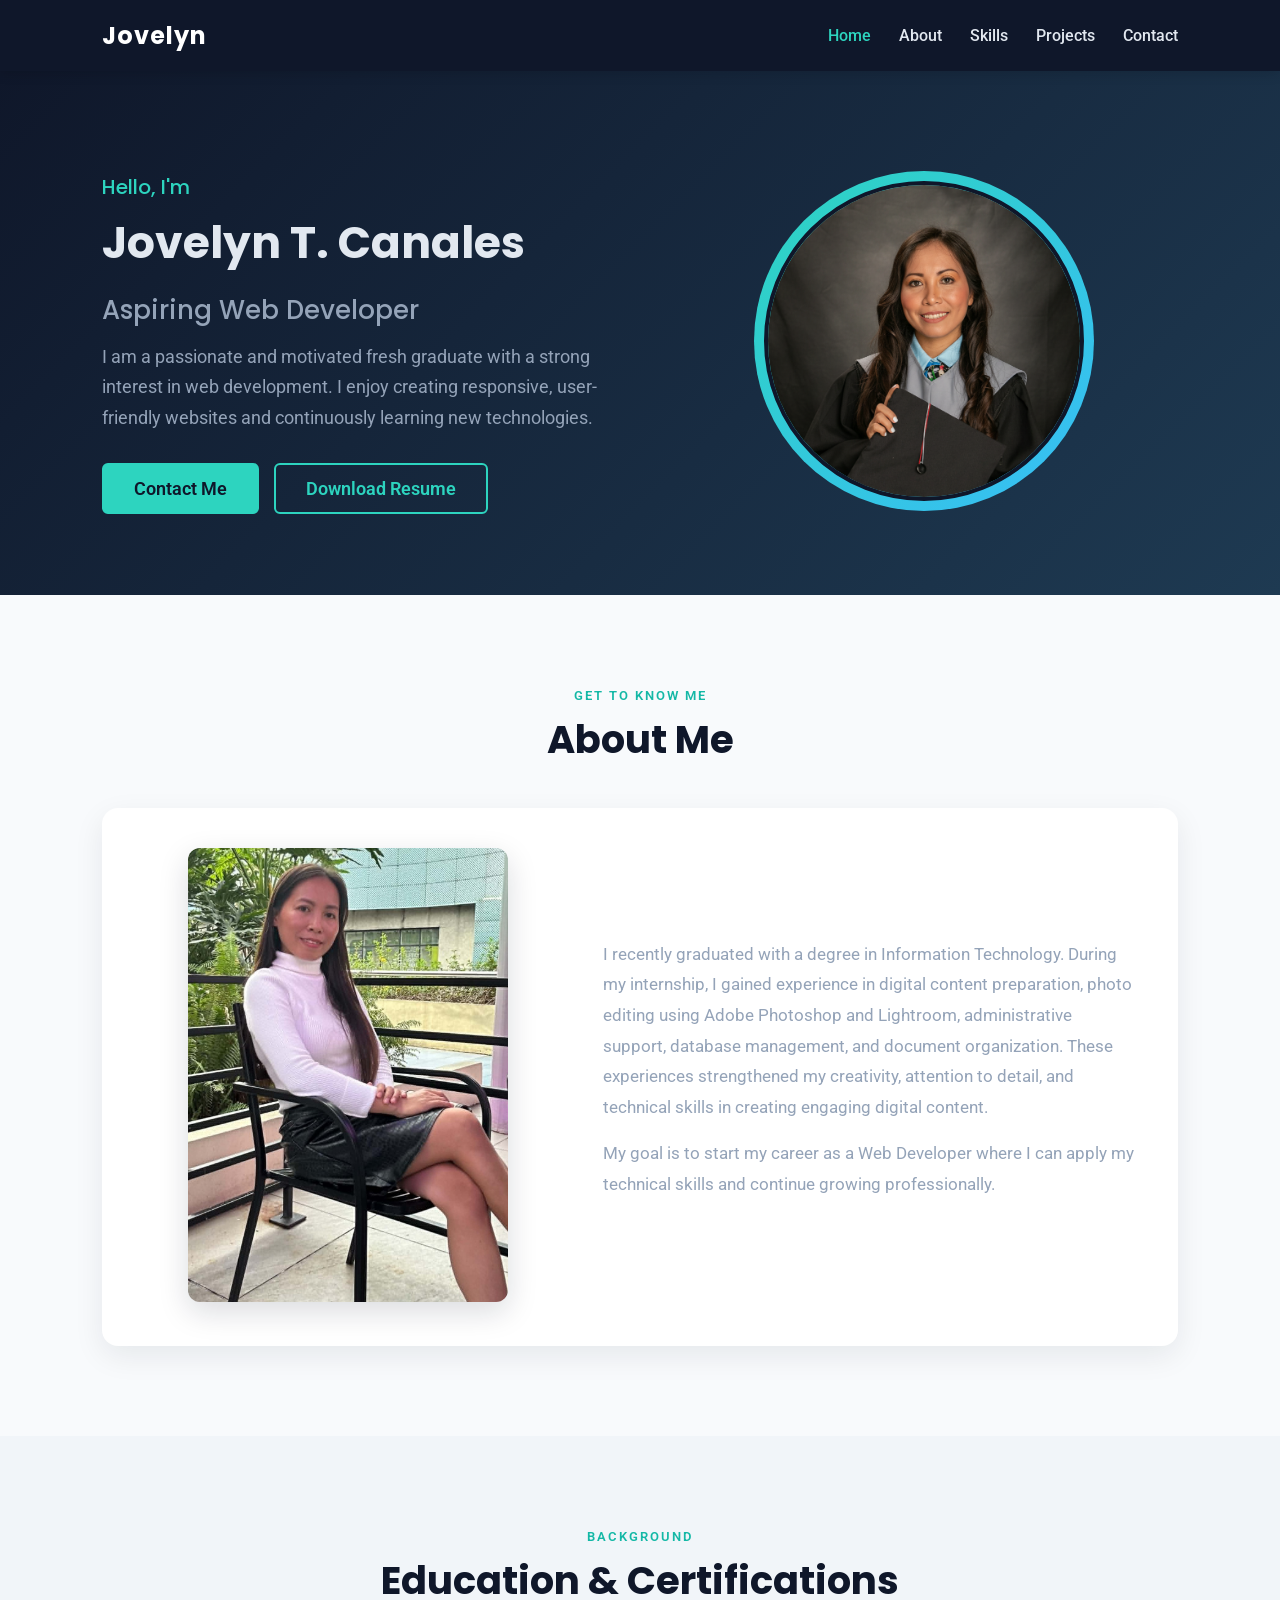
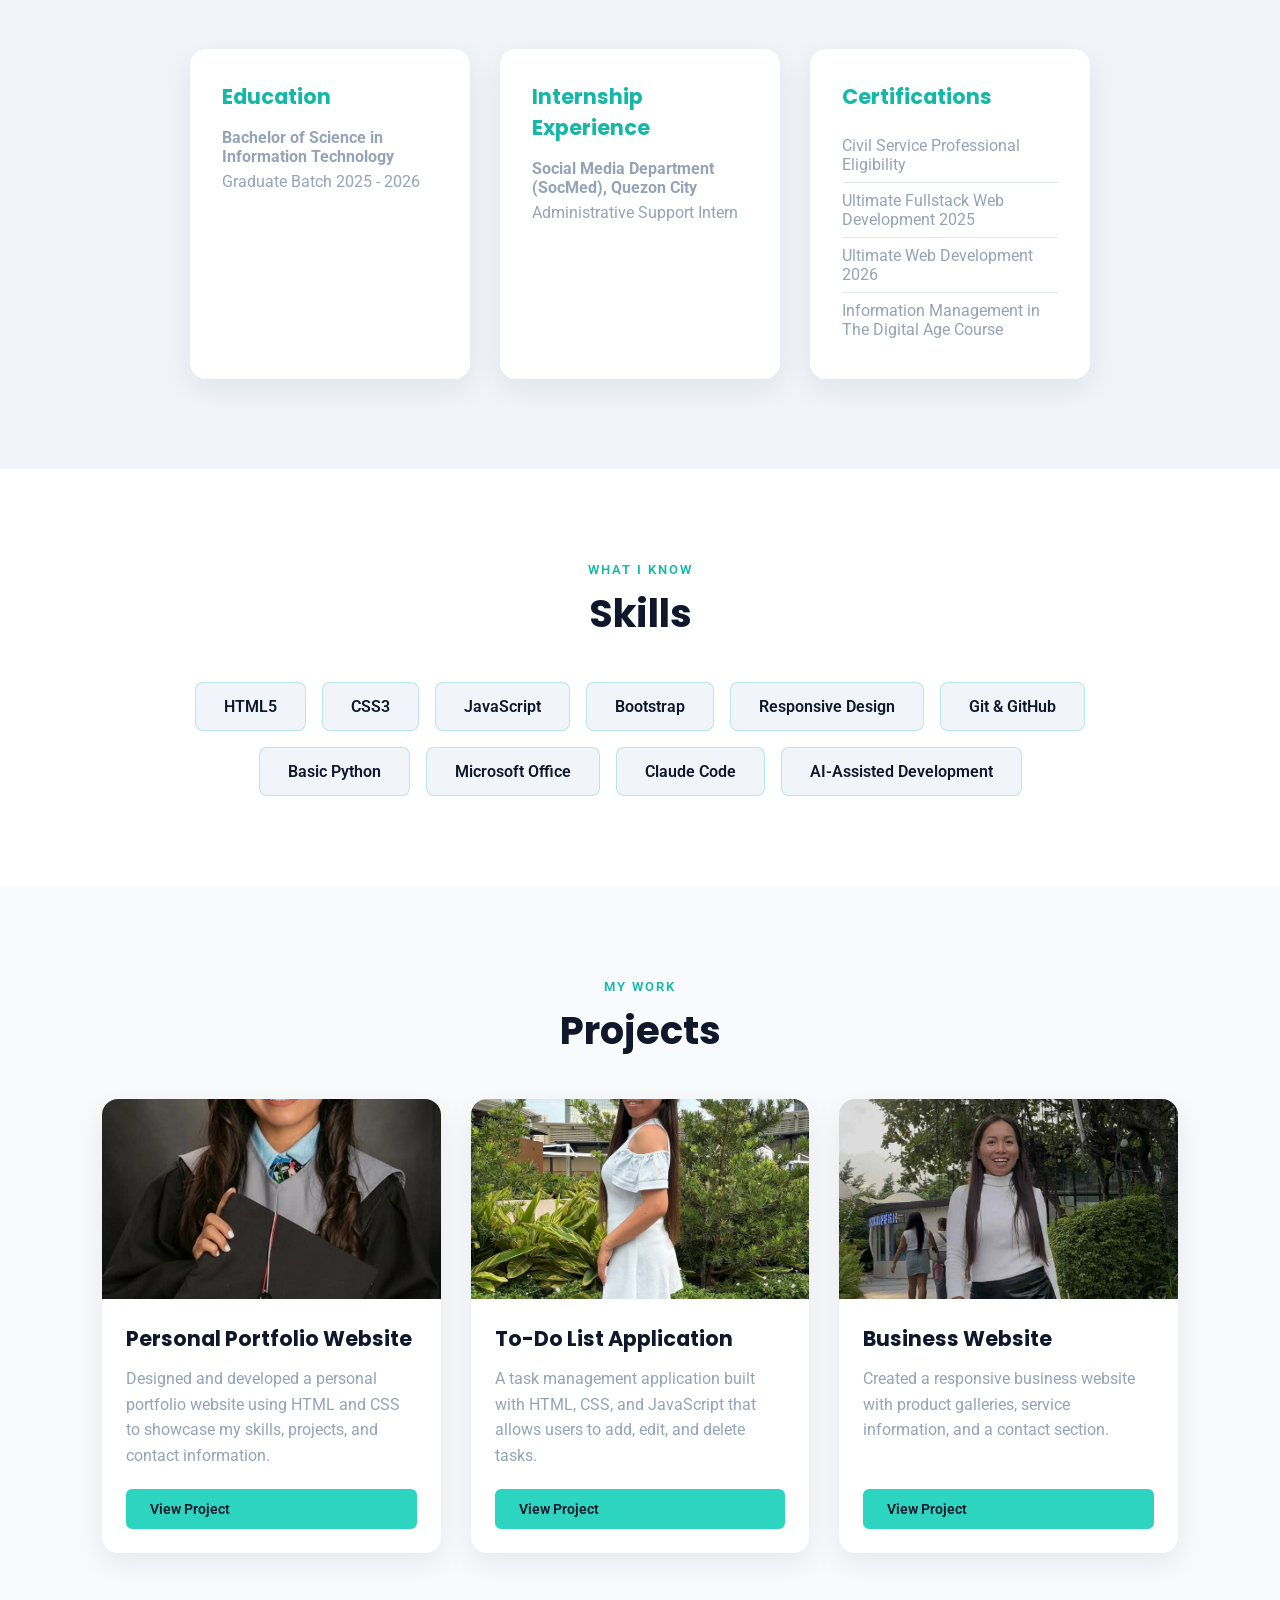
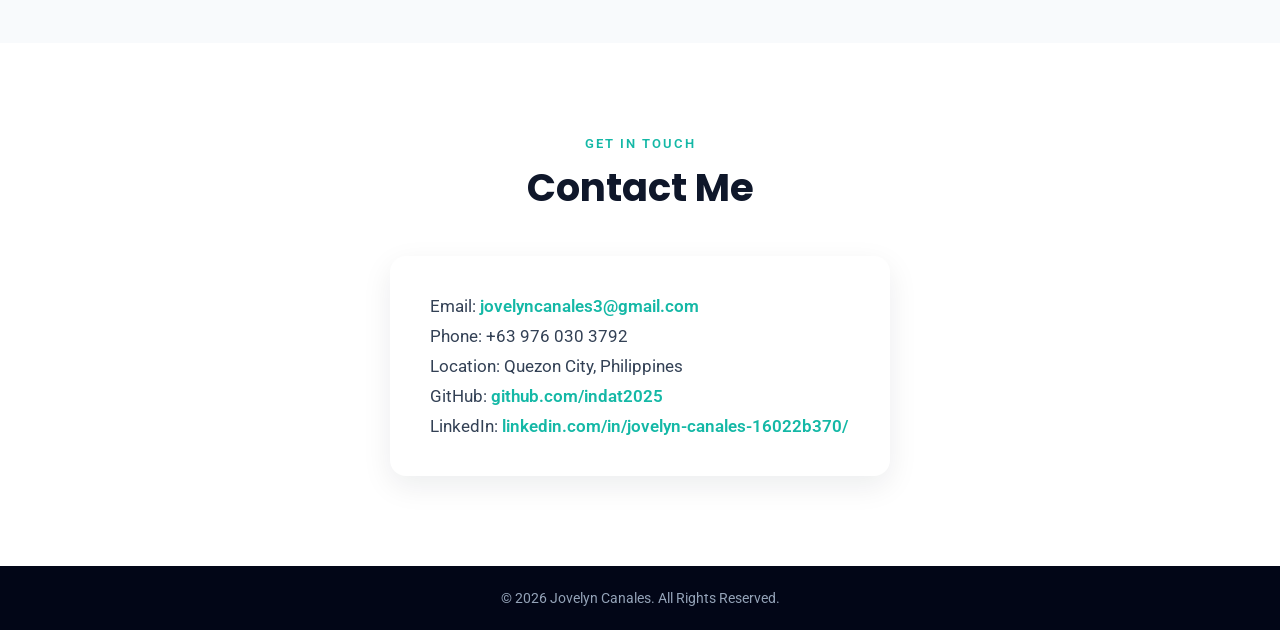
==== index.html @ d189c6ab "Initial portfolio website" ====
<!DOCTYPE html>
<html lang="en">

<head>
    <meta charset="UTF-8">
    <meta name="viewport" content="width=device-width, initial-scale=1.0">
    <title>Jovelyn Canales | Web Developer Portfolio</title>

    <link rel="stylesheet" href="style.css">
    <link rel="preconnect" href="https://fonts.googleapis.com">
    <link rel="preconnect" href="https://fonts.gstatic.com" crossorigin>
    <link href="https://fonts.googleapis.com/css2?family=Poppins:wght@400;500;600;700&family=Roboto:wght@300;400;500;700&display=swap" rel="stylesheet">

</head>

<body>

    <!-- Navigation -->
    <nav>
        <div class="logo">Jovelyn</div>
        <ul>
            <li><a href="index.html" class="active">Home</a></li>
            <li><a href="about.html">About</a></li>
            <li><a href="skills.html">Skills</a></li>
            <li><a href="projects.html">Projects</a></li>
            <li><a href="contact.html">Contact</a></li>
        </ul>
    </nav>

    <main>

        <!-- Hero Section -->
        <section class="hero" id="home">
            <div class="hero-left">
                <h3>Hello, I'm</h3>
                <h1>Jovelyn T. Canales</h1>
                <h2>Aspiring Web Developer</h2>
                <p>
                    I am a passionate and motivated fresh graduate with a strong
                    interest in web development. I enjoy creating responsive,
                    user-friendly websites and continuously learning new technologies.
                </p>
                <div class="button-container">
                    <a href="#contact" class="btn">Contact Me</a>
                    <a href="canales-resume.pdf" class="btn btn-outline" download>Download Resume</a>
                </div>
            </div>
            <div class="hero-right">
                <div class="hero-img-wrap">
                    <img src="me.png" alt="Jovelyn Canales">
                </div>
            </div>
        </section>

        <!-- About -->
        <section class="about" id="about">
            <span class="section-tag">Get To Know Me</span>
            <h2>About Me</h2>
            <div class="container">
                <div class="about-one">
                    <img src="about.jpg" alt="Jovelyn Canales">
                </div>
                <div class="about-two">
                    <p>
                        I recently graduated with a degree in Information Technology. 
                        During my internship, I gained experience in digital content preparation, 
                        photo editing using Adobe Photoshop and Lightroom, administrative support,
                        database management, and document organization. These experiences strengthened 
                        my creativity, attention to detail, and technical skills in creating engaging digital content.

                    </p>
                    <p>
                        My goal is to start my career as a Web Developer where I can apply
                        my technical skills and continue growing professionally.
                    </p>
                </div>
            </div>
        </section>

        <!-- Education & Certifications -->
        <section class="extras" id="extras">
            <span class="section-tag">Background</span>
            <h2>Education &amp; Certifications</h2>
            <div class="extras-grid">
                <div class="extra-card">
                    <h3>Education</h3>
                    <p><strong>Bachelor of Science in Information Technology</strong></p>
                    <p>Graduate Batch 2025 - 2026</p>
                </div>
                <div class="extra-card">
                    <h3>Internship Experience</h3>
                    <p><strong>Social Media Department (SocMed), Quezon City</strong></p>
                    <p>Administrative Support Intern</p>
                </div>
                <div class="extra-card">
                    <h3>Certifications</h3>
                    <ul>
                        <li>Civil Service Professional Eligibility</li>
                        <li>Ultimate Fullstack Web Development 2025</li>                        
                        <li>Ultimate Web Development 2026</li>
                        <li>Information Management in The Digital Age Course</li>
                    </ul>
                </div>
            </div>
        </section>

        <!-- Skills -->
        <section class="skills" id="skills">
            <span class="section-tag">What I Know</span>
            <h2>Skills</h2>
            <div class="skills-container">
                <div class="skill">HTML5</div>
                <div class="skill">CSS3</div>
                <div class="skill">JavaScript</div>
                <div class="skill">Bootstrap</div>
                <div class="skill">Responsive Design</div>
                <div class="skill">Git & GitHub</div>
                <div class="skill">Basic Python</div>
                <div class="skill">Microsoft Office</div>
                <div class="skill">Claude Code</div>
                <div class="skill">AI-Assisted Development</div>

            </div>
        </section>

        <!-- Projects -->
        <section class="projects" id="projects">
            <span class="section-tag">My Work</span>
            <h2>Projects</h2>

            <div class="projects-grid">
                <!-- Project 1 -->
                <div class="project-card">
                    <div class="project-image">
                        <img src="portfolio-proj.jpg" alt="Portfolio Website">
                    </div>
                    <div class="project-info">
                        <h3>Personal Portfolio Website</h3>
                        <p>
                            Designed and developed a personal portfolio website using
                            HTML and CSS to showcase my skills, projects, and contact information.
                        </p>
                        <a href="#" class="btn btn-small">View Project</a>
                    </div>
                </div>

                <!-- Project 2 -->
                <div class="project-card">
                    <div class="project-image">
                        <img src="todo.jpg" alt="To-Do List App">
                    </div>
                    <div class="project-info">
                        <h3>To-Do List Application</h3>
                        <p>
                            A task management application built with HTML, CSS, and
                            JavaScript that allows users to add, edit, and delete tasks.
                        </p>
                        <a href="#" class="btn btn-small">View Project</a>
                    </div>
                </div>

                <!-- Project 3 -->
                <div class="project-card">
                    <div class="project-image">
                        <img src="business-proj.jpg" alt="Business Website">
                    </div>
                    <div class="project-info">
                        <h3>Business Website</h3>
                        <p>
                            Created a responsive business website with product galleries,
                            service information, and a contact section.
                        </p>
                        <a href="#" class="btn btn-small">View Project</a>
                    </div>
                </div>
            </div>
        </section>

        <!-- Contact -->
        <section class="contact" id="contact">
            <span class="section-tag">Get In Touch</span>
            <h2>Contact Me</h2>
            <div class="container contact-container">
                <p>Email: <a href="mailto:jovelyncanales3@gmail.com">jovelyncanales3@gmail.com</a></p>
                <p>Phone: +63 976 030 3792</p>
                <p>Location: Quezon City, Philippines</p>
                <p>GitHub: <a href="https://github.com/indat2025" target="_blank" rel="noopener">github.com/indat2025</a></p>
                <p>LinkedIn: <a href="https://www.linkedin.com/in/jovelyn-canales-16022b370/" target="_blank" rel="noopener">linkedin.com/in/jovelyn-canales-16022b370/</a></p>
            </div>
        </section>

    </main>

    <footer>
        <p>&copy; 2026 Jovelyn Canales. All Rights Reserved.</p>
    </footer>

</body>
</html>
---- style.css ----
* {
    margin: 0;
    padding: 0;
    box-sizing: border-box;
}

:root {
    --navy: #0f172a;
    --navy-light: #1e293b;
    --accent: #2dd4bf;
    --accent-dark: #14b8a6;
    --text-light: #e2e8f0;
    --text-muted: #94a3b8;
    --text-dark: #334155;
}

html {
    scroll-behavior: smooth;
}

body {
    font-family: 'Roboto', sans-serif;
    color: var(--text-dark);
    background-color: #f8fafc;
    min-height: 100vh;
    display: flex;
    flex-direction: column;
}

main {
    flex: 1;
}

h1, h2, h3, .logo {
    font-family: 'Poppins', sans-serif;
}

/* Navigation */
nav {
    display: flex;
    flex-direction: row;
    justify-content: space-between;
    align-items: center;
    background-color: var(--navy);
    gap: 20px;
    padding: 18px 8%;
    position: sticky;
    top: 0;
    z-index: 100;
    box-shadow: 0 2px 12px rgba(0, 0, 0, 0.15);
}
.logo {
    font-size: 24px;
    font-weight: 700;
    color: #fff;
    letter-spacing: 1px;
}
.logo span {
    color: var(--accent);
}
nav ul {
    display: flex;
    gap: 28px;
    list-style: none;
}
nav ul li {
    align-items: center;
    font-size: 16px;
}
nav ul li a {
    text-decoration: none;
    color: var(--text-light);
    font-weight: 500;
    transition: 0.3s;
}
nav a:hover {
    color: var(--accent);
}
nav ul li a.active {
    color: var(--accent);
}

/* Section heading helpers */
.section-tag {
    display: inline-block;
    color: var(--accent-dark);
    font-weight: 600;
    letter-spacing: 2px;
    text-transform: uppercase;
    font-size: 13px;
    margin-bottom: 8px;
}
section > h2 {
    font-size: 2.4rem;
    font-weight: 700;
    margin-bottom: 40px;
    color: var(--navy);
}

/* Shared card container */
.container {
    display: flex;
    align-items: center;
    justify-content: center;
    gap: 50px;
    flex-wrap: wrap;
    background: #fff;
    border-radius: 16px;
    box-shadow: 0 10px 30px rgba(15, 23, 42, 0.08);
    padding: 40px;
    width: 100%;
}

/* Hero */
.hero {
    display: flex;
    justify-content: center;
    align-items: center;
    text-align: left;
    padding: 100px 8% 80px;
    background: linear-gradient(135deg, var(--navy) 0%, #1e3a52 100%);
    gap: 60px;
    flex-wrap: wrap;
    color: var(--text-light);
}
.hero-left {
    font-size: 18px;
    flex: 1;
    min-width: 280px;
}
.hero-right {
    flex: 1;
    min-width: 280px;
    text-align: center;
}
.hero h3 {
    font-size: 20px;
    color: var(--accent);
    font-weight: 500;
}
.hero h2 {
    font-size: 26px;
    color: var(--text-muted);
    margin-bottom: 12px;
    font-weight: 500;
}
.hero h1 {
    font-size: 44px;
    margin: 8px 0 16px;
    font-weight: 700;
}
.hero p {
    font-size: 18px;
    color: var(--text-muted);
    max-width: 600px;
    line-height: 1.7;
}
.hero-img-wrap {
    display: inline-block;
    padding: 10px;
    border-radius: 50%;
    background: linear-gradient(135deg, var(--accent), #38bdf8);
}
.hero img {
    display: block;
    width: 320px;
    height: 320px;
    max-width: 75vw;
    object-fit: cover;
    border-radius: 50%;
    border: 4px solid var(--navy);
}

/* Buttons */
.button-container {
    display: flex;
    gap: 15px;
    margin-top: 30px;
    flex-wrap: wrap;
}
.btn {
    display: inline-block;
    padding: 13px 30px;
    background-color: var(--accent);
    color: var(--navy);
    text-decoration: none;
    border-radius: 6px;
    font-weight: 600;
    border: 2px solid var(--accent);
    transition: 0.3s;
    cursor: pointer;
}
.btn:hover {
    background-color: var(--accent-dark);
    border-color: var(--accent-dark);
    transform: translateY(-3px);
}
.btn-outline {
    background-color: transparent;
    color: var(--accent);
}
.btn-outline:hover {
    background-color: var(--accent);
    color: var(--navy);
}
.btn-small {
    padding: 10px 22px;
    font-size: 14px;
}

/* About */
.about {
    padding: 90px 8%;
    background-color: #f8fafc;
    text-align: center;
}
.about-one {
    flex: 1;
    min-width: 240px;
    text-align: center;
}
.about-one img {
    width: 100%;
    max-width: 320px;
    border-radius: 12px;
    box-shadow: 0 10px 30px rgba(15, 23, 42, 0.15);
}
.about-two {
    flex: 1.3;
    min-width: 280px;
    text-align: left;
}
.about-two p {
    font-size: 17px;
    color: var(--text-muted);
    line-height: 1.8;
    margin-bottom: 16px;
}

/* Skills */
.skills {
    padding: 90px 8%;
    text-align: center;
    background: #fff;
}
.skills-container {
    display: flex;
    flex-wrap: wrap;
    justify-content: center;
    gap: 16px;
    max-width: 900px;
    margin: 0 auto;
}
.skill {
    padding: 14px 28px;
    border-radius: 8px;
    font-weight: 600;
    color: var(--navy);
    background-color: #f1f5f9;
    border: 1px solid rgba(20, 184, 166, 0.25);
    transition: 0.3s;
}
.skill:hover {
    transform: translateY(-5px);
    cursor: pointer;
    background-color: var(--accent);
    color: var(--navy);
    border-color: var(--accent);
}

/* Projects */
.projects {
    padding: 90px 8%;
    text-align: center;
    background-color: #f8fafc;
}
.projects-grid {
    display: grid;
    grid-template-columns: repeat(auto-fit, minmax(280px, 1fr));
    gap: 30px;
}
.project-card {
    background: #fff;
    border-radius: 16px;
    overflow: hidden;
    box-shadow: 0 10px 30px rgba(15, 23, 42, 0.08);
    text-align: left;
    transition: 0.3s;
    display: flex;
    flex-direction: column;
}
.project-card:hover {
    transform: translateY(-8px);
    box-shadow: 0 16px 36px rgba(15, 23, 42, 0.14);
}
.project-image img {
    width: 100%;
    height: 200px;
    object-fit: cover;
    display: block;
}
.project-info {
    padding: 24px;
    display: flex;
    flex-direction: column;
    flex: 1;
}
.project-info h3 {
    font-size: 1.3rem;
    margin-bottom: 12px;
    color: var(--navy);
}
.project-info p {
    color: var(--text-muted);
    line-height: 1.6;
    margin-bottom: 20px;
    flex: 1;
}

/* Education & Certifications */
.extras {
    padding: 90px 8%;
    text-align: center;
    background-color: #f1f5f9;
}
.extras-grid {
    display: grid;
    grid-template-columns: repeat(auto-fit, minmax(280px, 1fr));
    gap: 30px;
    max-width: 900px;
    margin: 0 auto;
}
.extra-card {
    background: #fff;
    border-radius: 16px;
    box-shadow: 0 10px 30px rgba(15, 23, 42, 0.08);
    padding: 32px;
    text-align: left;
}
.extra-card h3 {
    color: var(--accent-dark);
    font-size: 1.3rem;
    margin-bottom: 16px;
}
.extra-card p {
    font-size: 16px;
    margin: 6px 0;
    color: var(--text-muted);
}
.extra-card ul {
    list-style: none;
}
.extra-card li {
    font-size: 16px;
    padding: 8px 0;
    color: var(--text-muted);
    border-bottom: 1px solid #e2e8f0;
}
.extra-card li:last-child {
    border-bottom: none;
}

/* Contact */
.contact {
    padding: 90px 8%;
    text-align: center;
    background: #fff;
}
.contact-container {
    flex-direction: column;
    align-items: flex-start;
    gap: 10px;
    max-width: 500px;
    margin: 0 auto;
    text-align: left;
}
.contact p {
    font-size: 17px;
    color: var(--text-dark);
}
.contact a {
    color: var(--accent-dark);
    text-decoration: none;
    font-weight: 600;
}
.contact a:hover {
    text-decoration: underline;
}

/* Footer */
footer {
    display: flex;
    align-items: center;
    justify-content: center;
    padding: 24px;
    background-color: #020617;
    color: var(--text-muted);
    text-align: center;
    font-size: 14px;
    position: relative;
}
/* Responsive */
@media (max-width: 768px) {
    nav {
        flex-direction: column;
        gap: 12px;
        padding: 16px;
    }
    nav ul {
        gap: 14px;
        flex-wrap: wrap;
        justify-content: center;
    }
    .hero {
        text-align: center;
        padding: 60px 6% 50px;
    }
    .hero-left {
        order: 2;
    }
    section > h2 {
        font-size: 1.9rem;
    }
    .button-container {
        justify-content: center;
    }
    .container {
        padding: 24px;
        gap: 24px;
    }
    .about-two {
        text-align: center;
    }
}
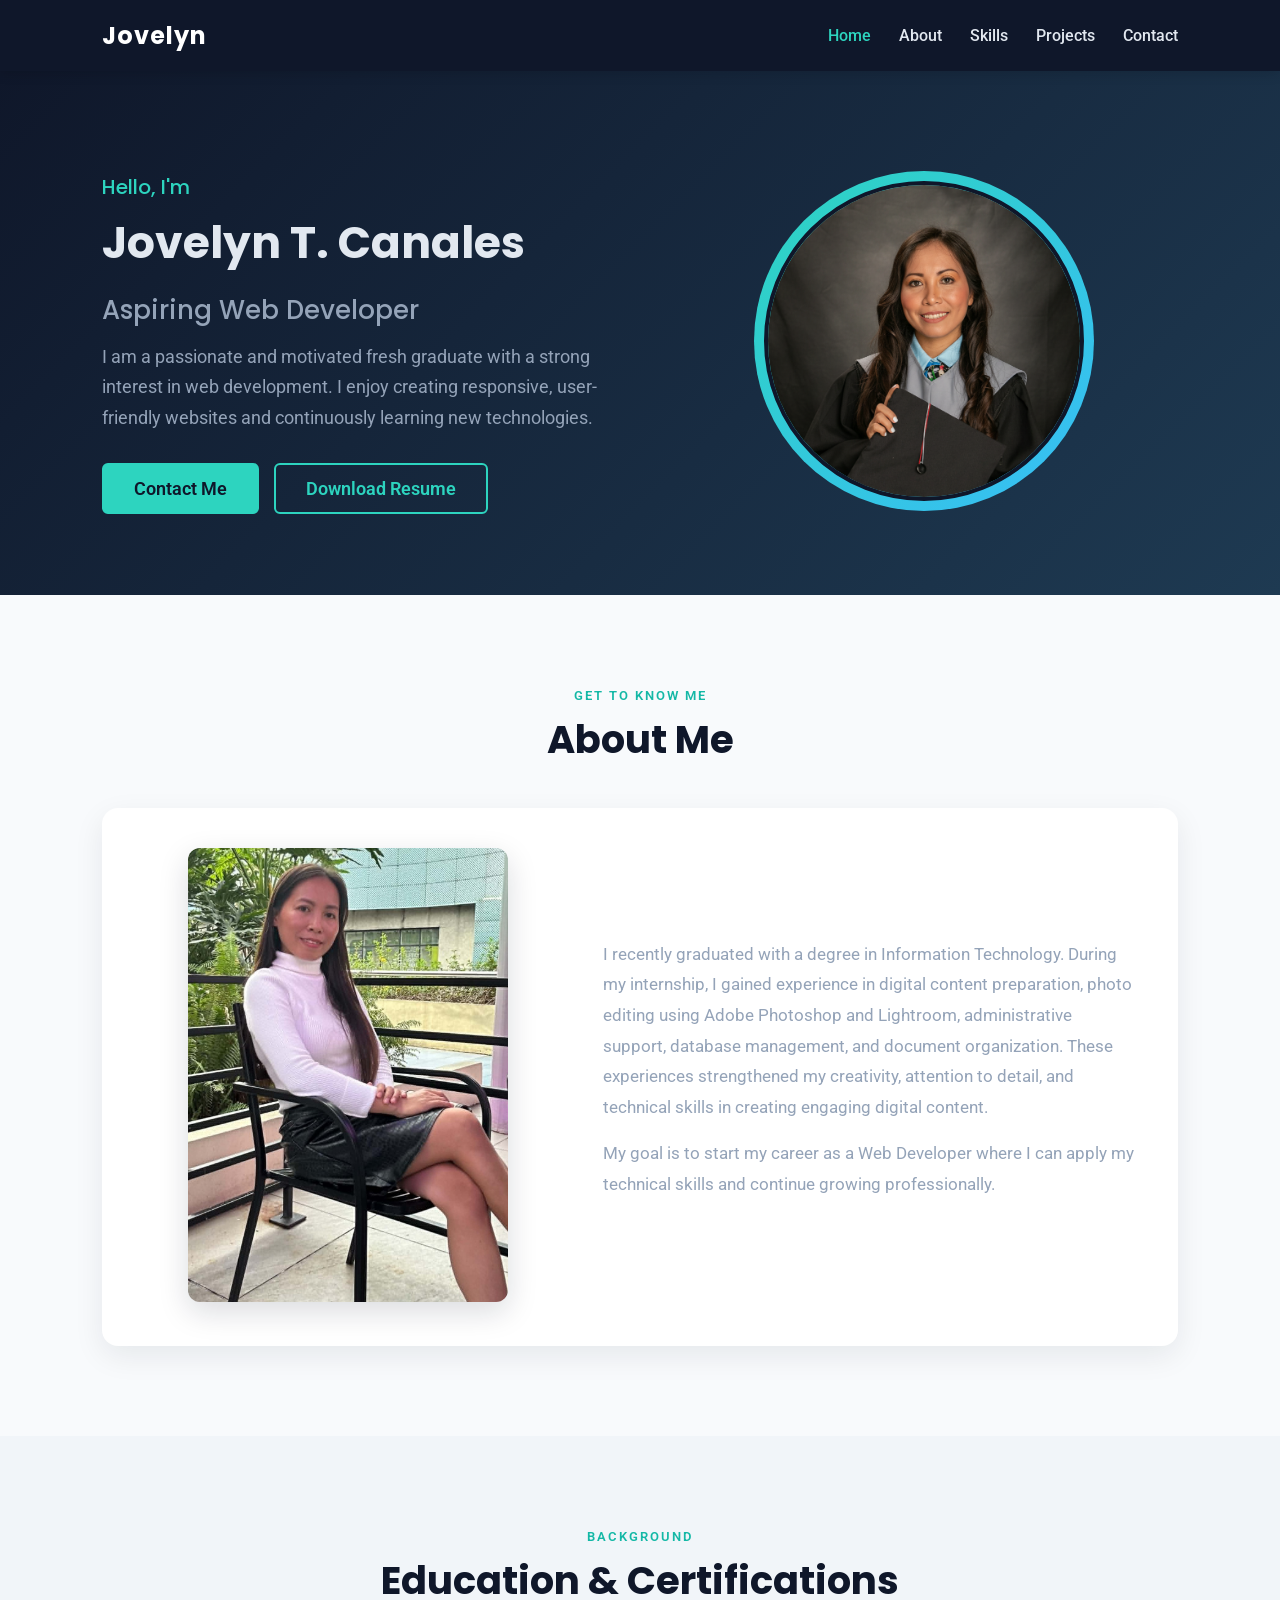
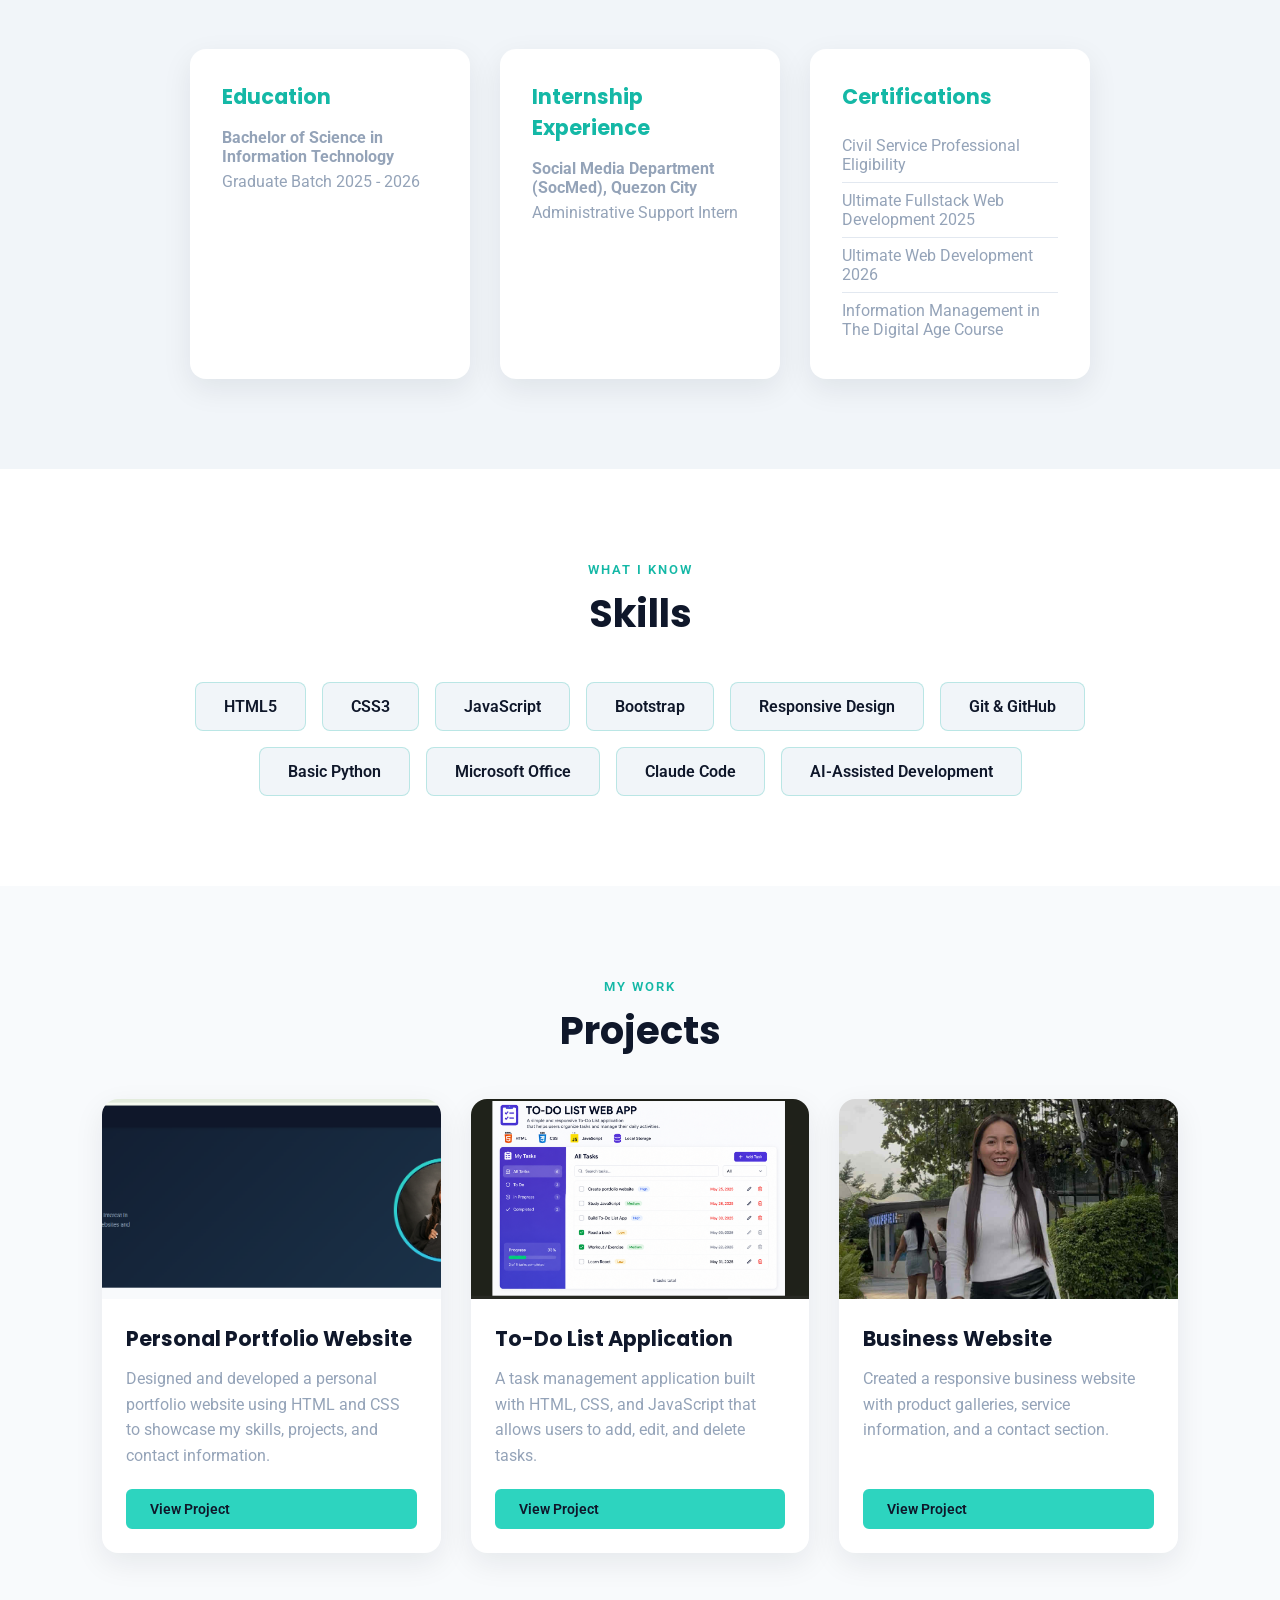
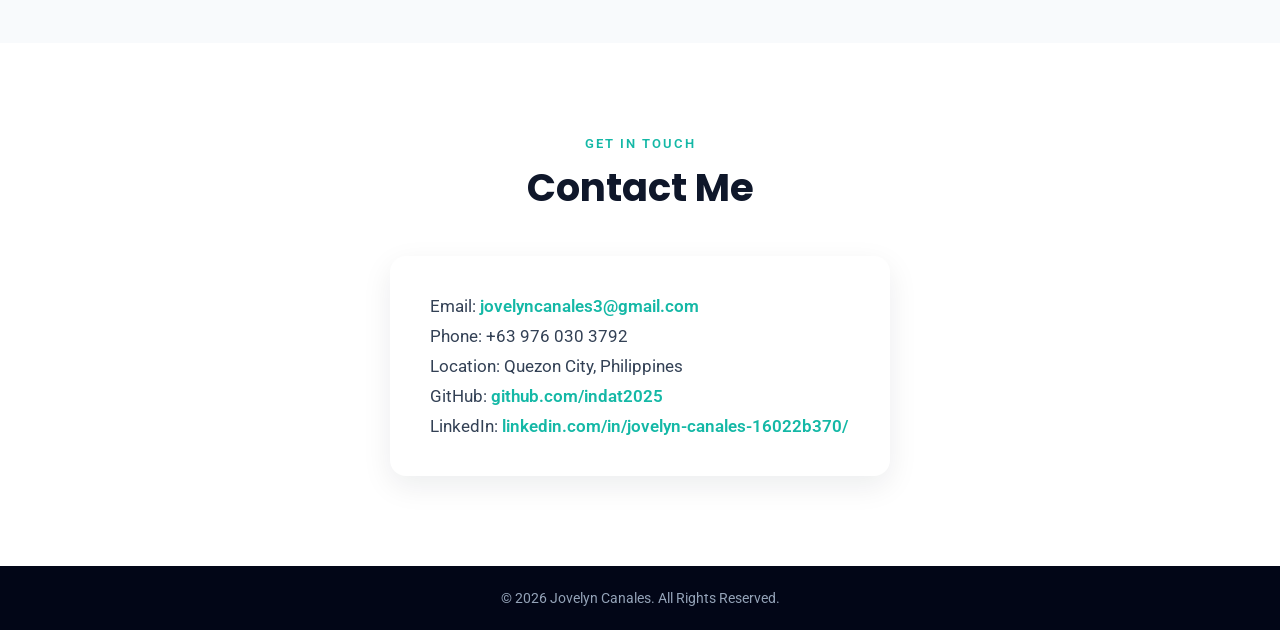
==== commit 820843c3: "Update portfolio projects and replace todo images" ====
--- a/index.html
+++ b/index.html
@@ -132,7 +132,7 @@
                 <!-- Project 1 -->
                 <div class="project-card">
                     <div class="project-image">
-                        <img src="portfolio-proj.jpg" alt="Portfolio Website">
+                        <img src="portfolio-proj.png" alt="Portfolio Website">
                     </div>
                     <div class="project-info">
                         <h3>Personal Portfolio Website</h3>
@@ -147,7 +147,7 @@
                 <!-- Project 2 -->
                 <div class="project-card">
                     <div class="project-image">
-                        <img src="todo.jpg" alt="To-Do List App">
+                        <img src="to-do.png" alt="To-Do List App">
                     </div>
                     <div class="project-info">
                         <h3>To-Do List Application</h3>
